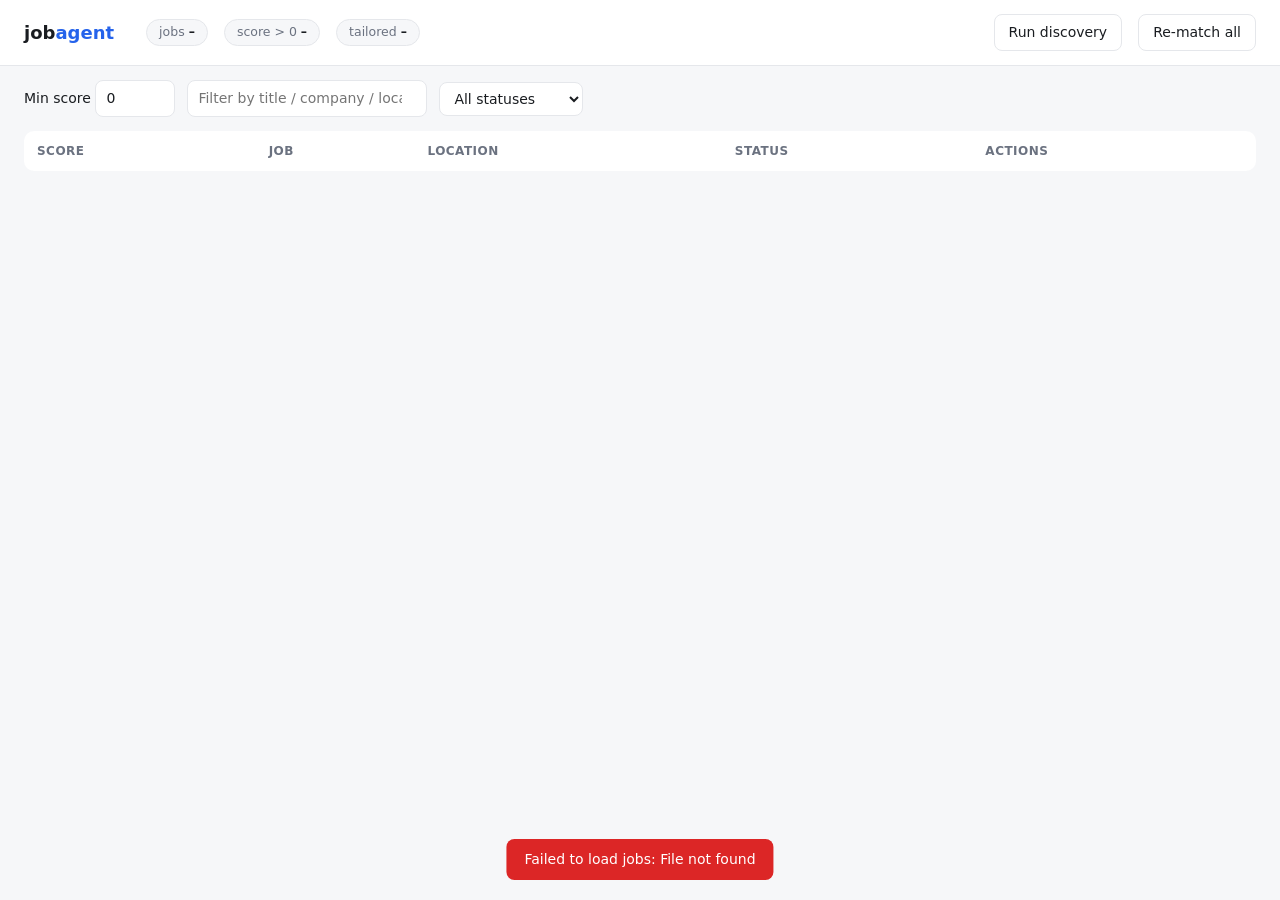
==== app/static/index.html @ 8e1169e9 "Add web dashboard served at / by FastAPI - Single-file dashboard (app/static/index.html, vanilla JS)" ====
<!doctype html>
<html lang="en">
<head>
<meta charset="utf-8">
<meta name="viewport" content="width=device-width, initial-scale=1">
<title>jobagent</title>
<style>
  :root {
    --bg: #f6f7f9; --card: #ffffff; --text: #1a1d21; --muted: #6b7280;
    --border: #e5e7eb; --accent: #2563eb; --accent-soft: #dbeafe;
    --good: #16a34a; --mid: #d97706; --bad: #9ca3af; --danger: #dc2626;
  }
  * { box-sizing: border-box; }
  body {
    margin: 0; background: var(--bg); color: var(--text);
    font: 14px/1.5 system-ui, -apple-system, "Segoe UI", sans-serif;
  }
  header {
    background: var(--card); border-bottom: 1px solid var(--border);
    padding: 14px 24px; display: flex; align-items: center; gap: 16px; flex-wrap: wrap;
  }
  header h1 { font-size: 18px; margin: 0 16px 0 0; }
  header h1 span { color: var(--accent); }
  .chip {
    background: var(--bg); border: 1px solid var(--border); border-radius: 999px;
    padding: 3px 12px; font-size: 12.5px; color: var(--muted);
  }
  .chip b { color: var(--text); }
  .spacer { flex: 1; }
  button {
    font: inherit; border: 1px solid var(--border); background: var(--card);
    border-radius: 8px; padding: 7px 14px; cursor: pointer; color: var(--text);
  }
  button:hover { border-color: var(--accent); color: var(--accent); }
  button.primary { background: var(--accent); border-color: var(--accent); color: #fff; }
  button.primary:hover { opacity: .9; color: #fff; }
  button:disabled { opacity: .5; cursor: wait; }
  .controls {
    padding: 14px 24px; display: flex; gap: 12px; align-items: center; flex-wrap: wrap;
  }
  .controls input, .controls select {
    font: inherit; padding: 7px 10px; border: 1px solid var(--border);
    border-radius: 8px; background: var(--card); color: var(--text);
  }
  .controls input[type="number"] { width: 80px; }
  .controls input[type="search"] { width: 240px; }
  main { padding: 0 24px 40px; }
  table {
    width: 100%; border-collapse: collapse; background: var(--card);
    border: 1px solid var(--border); border-radius: 10px; overflow: hidden;
  }
  thead th {
    text-align: left; font-size: 12px; text-transform: uppercase; letter-spacing: .04em;
    color: var(--muted); padding: 10px 12px; border-bottom: 1px solid var(--border);
    background: var(--card); position: sticky; top: 0;
  }
  tbody td { padding: 10px 12px; border-bottom: 1px solid var(--border); vertical-align: top; }
  tbody tr:last-child td { border-bottom: none; }
  tbody tr:hover td { background: #fafbfc; }
  a { color: var(--accent); text-decoration: none; }
  a:hover { text-decoration: underline; }
  .score {
    display: inline-block; min-width: 44px; text-align: center; font-weight: 600;
    border-radius: 6px; padding: 2px 8px; color: #fff; background: var(--bad);
  }
  .score.high { background: var(--good); }
  .score.mid { background: var(--mid); }
  .muted { color: var(--muted); font-size: 12.5px; }
  .remote-tag {
    font-size: 11px; background: var(--accent-soft); color: var(--accent);
    border-radius: 4px; padding: 1px 6px; margin-left: 6px;
  }
  select.status { font: inherit; padding: 5px 6px; border-radius: 6px; border: 1px solid var(--border); }
  .row-actions { display: flex; gap: 6px; }
  .row-actions button { padding: 5px 10px; font-size: 12.5px; }
  details.reasons { margin-top: 4px; }
  details.reasons summary { cursor: pointer; font-size: 12px; color: var(--muted); }
  details.reasons ul { margin: 4px 0 0; padding-left: 18px; font-size: 12.5px; color: var(--muted); }
  /* modal */
  dialog {
    border: 1px solid var(--border); border-radius: 12px; padding: 0;
    width: min(900px, 92vw); max-height: 85vh;
  }
  dialog::backdrop { background: rgba(0,0,0,.35); }
  .modal-head {
    display: flex; justify-content: space-between; align-items: center;
    padding: 12px 18px; border-bottom: 1px solid var(--border);
  }
  .modal-head h2 { font-size: 15px; margin: 0; }
  .modal-body { overflow: auto; max-height: 70vh; padding: 12px 18px; }
  pre.diff {
    margin: 0; font: 12.5px/1.5 ui-monospace, Consolas, monospace; white-space: pre-wrap;
  }
  pre.diff .add { background: #dcfce7; color: #14532d; display: block; }
  pre.diff .del { background: #fee2e2; color: #7f1d1d; display: block; }
  pre.diff .hunk { color: var(--accent); display: block; }
  #toast {
    position: fixed; bottom: 20px; left: 50%; transform: translateX(-50%);
    background: var(--text); color: #fff; padding: 10px 18px; border-radius: 8px;
    opacity: 0; transition: opacity .25s; pointer-events: none; max-width: 80vw;
  }
  #toast.show { opacity: 1; }
  #toast.error { background: var(--danger); }
  .empty { padding: 40px; text-align: center; color: var(--muted); }
</style>
</head>
<body>
<header>
  <h1>job<span>agent</span></h1>
  <span class="chip">jobs <b id="stat-total">–</b></span>
  <span class="chip">score &gt; 0 <b id="stat-scored">–</b></span>
  <span class="chip">tailored <b id="stat-tailored">–</b></span>
  <span class="spacer"></span>
  <button id="btn-discover">Run discovery</button>
  <button id="btn-match">Re-match all</button>
</header>

<div class="controls">
  <label>Min score <input type="number" id="min-score" value="0" min="0" max="100"></label>
  <input type="search" id="search" placeholder="Filter by title / company / location…">
  <select id="status-filter">
    <option value="">All statuses</option>
  </select>
  <span class="muted" id="shown-count"></span>
</div>

<main>
  <table>
    <thead>
      <tr>
        <th>Score</th><th>Job</th><th>Location</th><th>Status</th><th>Actions</th>
      </tr>
    </thead>
    <tbody id="rows"></tbody>
  </table>
  <div class="empty" id="empty" hidden>No jobs match. Run discovery, or lower the score filter.</div>
</main>

<dialog id="modal">
  <div class="modal-head">
    <h2 id="modal-title">Diff</h2>
    <button onclick="document.getElementById('modal').close()">Close</button>
  </div>
  <div class="modal-body"><pre class="diff" id="modal-diff"></pre></div>
</dialog>

<div id="toast"></div>

<script>
const STATUSES = ["discovered","matched","tailored","ready_to_apply","applied","interview","rejected"];
let JOBS = [];

const $ = id => document.getElementById(id);

function toast(msg, isError=false) {
  const t = $("toast");
  t.textContent = msg;
  t.className = "show" + (isError ? " error" : "");
  clearTimeout(t._h);
  t._h = setTimeout(() => t.className = "", 3500);
}

async function api(path, opts={}) {
  const resp = await fetch(path, opts);
  if (!resp.ok) {
    let detail = resp.statusText;
    try { detail = (await resp.json()).detail || detail; } catch {}
    throw new Error(detail);
  }
  return resp;
}

function scoreClass(s) {
  if (s === null || s === undefined) return "";
  return s >= 50 ? "high" : s > 20 ? "mid" : "";
}

function esc(s) {
  return (s ?? "").toString().replace(/[&<>"]/g, c => ({"&":"&amp;","<":"&lt;",">":"&gt;",'"':"&quot;"}[c]));
}

function render() {
  const minScore = parseFloat($("min-score").value) || 0;
  const q = $("search").value.toLowerCase();
  const statusFilter = $("status-filter").value;

  const filtered = JOBS.filter(j => {
    if ((j.score ?? -1) < minScore && minScore > 0) return false;
    if (statusFilter && j.application?.status !== statusFilter) return false;
    if (q && !`${j.title} ${j.company} ${j.location}`.toLowerCase().includes(q)) return false;
    return true;
  });

  $("stat-total").textContent = JOBS.length;
  $("stat-scored").textContent = JOBS.filter(j => (j.score ?? 0) > 0).length;
  $("stat-tailored").textContent = JOBS.filter(j => j.application?.resume_version_id).length;
  $("shown-count").textContent = `showing ${filtered.length} of ${JOBS.length}`;
  $("empty").hidden = filtered.length > 0;

  $("rows").innerHTML = filtered.map(j => {
    const reasons = (j.score_reasons || []).map(r => `<li>${esc(r)}</li>`).join("");
    const status = j.application?.status || "—";
    const options = STATUSES.map(s =>
      `<option value="${s}" ${s === status ? "selected" : ""}>${s.replaceAll("_"," ")}</option>`).join("");
    return `<tr data-id="${j.id}">
      <td>
        <span class="score ${scoreClass(j.score)}">${j.score ?? "—"}</span>
        ${reasons ? `<details class="reasons"><summary>why</summary><ul>${reasons}</ul></details>` : ""}
      </td>
      <td>
        <a href="${esc(j.url)}" target="_blank" rel="noopener">${esc(j.title)}</a>
        ${j.remote ? '<span class="remote-tag">remote</span>' : ""}
        <div class="muted">${esc(j.company)} · ${esc(j.source)}</div>
      </td>
      <td>${esc(j.location) || '<span class="muted">—</span>'}</td>
      <td>${j.application
            ? `<select class="status" data-app="${j.application.id}">${options}</select>`
            : '<span class="muted">—</span>'}</td>
      <td class="row-actions">
        <button data-act="tailor">Tailor</button>
        <button data-act="diff" ${j.application?.resume_version_id ? "" : "disabled"}>Diff</button>
      </td>
    </tr>`;
  }).join("");
}

async function loadJobs() {
  JOBS = await (await api("/jobs")).json();
  render();
}

$("rows").addEventListener("click", async e => {
  const btn = e.target.closest("button[data-act]");
  if (!btn) return;
  const id = btn.closest("tr").dataset.id;
  if (btn.dataset.act === "tailor") {
    btn.disabled = true; btn.textContent = "Tailoring…";
    try {
      await api(`/jobs/${id}/tailor`, {method: "POST"});
      toast("Tailored resume saved.");
      await loadJobs();
      showDiff(id);
    } catch (err) {
      toast("Tailor failed: " + err.message, true);
      btn.disabled = false; btn.textContent = "Tailor";
    }
  } else if (btn.dataset.act === "diff") {
    showDiff(id);
  }
});

async function showDiff(id) {
  try {
    const text = await (await api(`/jobs/${id}/diff`)).text();
    const job = JOBS.find(j => j.id == id);
    $("modal-title").textContent = `Diff — ${job ? job.title : "job " + id}`;
    $("modal-diff").innerHTML = text.split("\n").map(line => {
      const cls = line.startsWith("+") ? "add" : line.startsWith("-") ? "del"
                : line.startsWith("@@") ? "hunk" : "";
      return cls ? `<span class="${cls}">${esc(line)}</span>` : esc(line) + "\n";
    }).join("");
    $("modal").showModal();
  } catch (err) {
    toast(err.message, true);
  }
}

$("rows").addEventListener("change", async e => {
  const sel = e.target.closest("select.status");
  if (!sel) return;
  try {
    await api(`/applications/${sel.dataset.app}/status`, {
      method: "PATCH",
      headers: {"content-type": "application/json"},
      body: JSON.stringify({status: sel.value}),
    });
    toast("Status updated.");
    await loadJobs();
  } catch (err) {
    toast(err.message, true);
    await loadJobs(); // revert the select to server truth
  }
});

$("btn-discover").addEventListener("click", async () => {
  const b = $("btn-discover");
  b.disabled = true; b.textContent = "Discovering…";
  try {
    const s = await (await api("/discover/run", {method: "POST"})).json();
    toast(`Discovery: ${s.created} new, ${s.updated} updated` +
          (s.errors.length ? `, ${s.errors.length} board error(s)` : ""));
    if (s.errors.length) console.warn(s.errors);
    await loadJobs();
  } catch (err) {
    toast("Discovery failed: " + err.message, true);
  } finally {
    b.disabled = false; b.textContent = "Run discovery";
  }
});

$("btn-match").addEventListener("click", async () => {
  const b = $("btn-match");
  b.disabled = true; b.textContent = "Matching…";
  try {
    const s = await (await api("/match/run?rescore_all=true", {method: "POST"})).json();
    toast(`Matched: ${s.scored} job(s) scored`);
    await loadJobs();
  } catch (err) {
    toast("Match failed: " + err.message, true);
  } finally {
    b.disabled = false; b.textContent = "Re-match all";
  }
});

for (const s of STATUSES) {
  const o = document.createElement("option");
  o.value = s; o.textContent = s.replaceAll("_", " ");
  $("status-filter").appendChild(o);
}
$("min-score").addEventListener("input", render);
$("search").addEventListener("input", render);
$("status-filter").addEventListener("change", render);

loadJobs().catch(err => toast("Failed to load jobs: " + err.message, true));
</script>
</body>
</html>
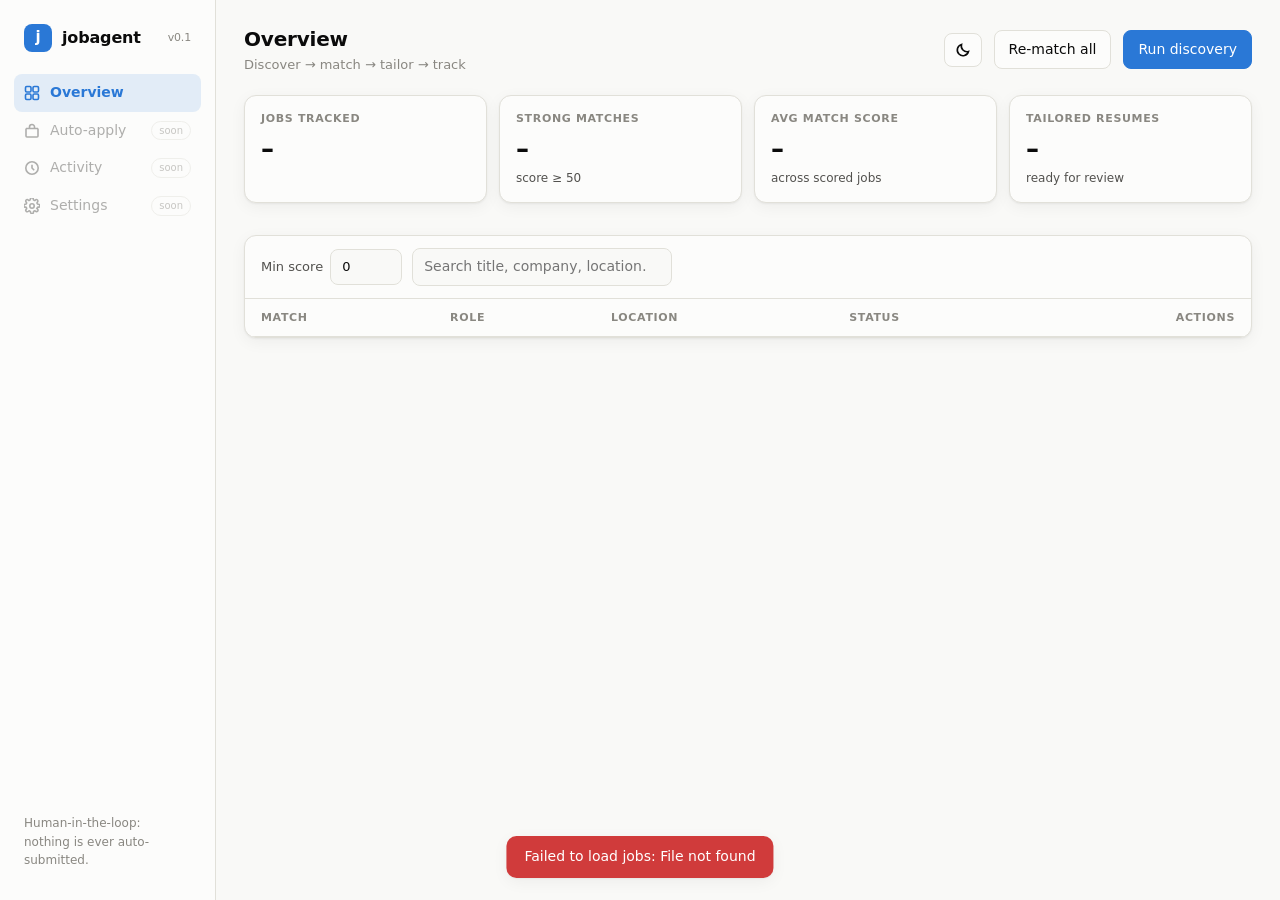
==== commit 34b3da15: "Redesign dashboard: modern app shell with light/dark themes - Sidebar app shell (brand, nav with Pha" ====
--- a/app/static/index.html
+++ b/app/static/index.html
@@ -6,158 +6,340 @@
 <title>jobagent</title>
 <style>
   :root {
-    --bg: #f6f7f9; --card: #ffffff; --text: #1a1d21; --muted: #6b7280;
-    --border: #e5e7eb; --accent: #2563eb; --accent-soft: #dbeafe;
-    --good: #16a34a; --mid: #d97706; --bad: #9ca3af; --danger: #dc2626;
-  }
+    color-scheme: light;
+    --page: #f9f9f7; --surface: #fcfcfb; --surface-2: #f3f2ef;
+    --ink: #0b0b0b; --ink-2: #52514e; --muted: #898781;
+    --hairline: #e1e0d9; --ring: rgba(11,11,11,.10);
+    --accent: #2a78d6; --accent-soft: rgba(42,120,214,.12);
+    --violet: #4a3aa7; --aqua: #1baf7a;
+    --good: #0ca30c; --warning: #fab219; --serious: #ec835a; --critical: #d03b3b;
+    --good-text: #006300;
+    --shadow: 0 1px 2px rgba(11,11,11,.05), 0 4px 16px rgba(11,11,11,.05);
+  }
+  @media (prefers-color-scheme: dark) {
+    :root:not([data-theme="light"]) {
+      color-scheme: dark;
+      --page: #0d0d0d; --surface: #1a1a19; --surface-2: #232322;
+      --ink: #ffffff; --ink-2: #c3c2b7; --muted: #898781;
+      --hairline: #2c2c2a; --ring: rgba(255,255,255,.10);
+      --accent: #3987e5; --accent-soft: rgba(57,135,229,.16);
+      --violet: #9085e9; --aqua: #199e70;
+      --good-text: #0ca30c;
+      --shadow: none;
+    }
+  }
+  :root[data-theme="dark"] {
+    color-scheme: dark;
+    --page: #0d0d0d; --surface: #1a1a19; --surface-2: #232322;
+    --ink: #ffffff; --ink-2: #c3c2b7; --muted: #898781;
+    --hairline: #2c2c2a; --ring: rgba(255,255,255,.10);
+    --accent: #3987e5; --accent-soft: rgba(57,135,229,.16);
+    --violet: #9085e9; --aqua: #199e70;
+    --good-text: #0ca30c;
+    --shadow: none;
+  }
+
   * { box-sizing: border-box; }
+  html, body { height: 100%; }
   body {
-    margin: 0; background: var(--bg); color: var(--text);
-    font: 14px/1.5 system-ui, -apple-system, "Segoe UI", sans-serif;
-  }
-  header {
-    background: var(--card); border-bottom: 1px solid var(--border);
-    padding: 14px 24px; display: flex; align-items: center; gap: 16px; flex-wrap: wrap;
-  }
-  header h1 { font-size: 18px; margin: 0 16px 0 0; }
-  header h1 span { color: var(--accent); }
+    margin: 0; background: var(--page); color: var(--ink);
+    font: 14px/1.55 system-ui, -apple-system, "Segoe UI", sans-serif;
+    -webkit-font-smoothing: antialiased;
+  }
+  .shell { display: flex; min-height: 100vh; }
+
+  /* ── sidebar ── */
+  aside {
+    width: 216px; flex-shrink: 0; padding: 20px 14px;
+    border-right: 1px solid var(--hairline); background: var(--surface);
+    display: flex; flex-direction: column; gap: 4px;
+    position: sticky; top: 0; height: 100vh;
+  }
+  .brand {
+    display: flex; align-items: center; gap: 10px; padding: 4px 10px 18px;
+    font-size: 16px; font-weight: 700; letter-spacing: -.01em;
+  }
+  .brand .mark {
+    width: 28px; height: 28px; border-radius: 8px; background: var(--accent);
+    color: #fff; display: grid; place-items: center; font-size: 15px; font-weight: 800;
+  }
+  .brand small { color: var(--muted); font-weight: 500; font-size: 11px; margin-left: auto; }
+  nav a {
+    display: flex; align-items: center; gap: 10px; padding: 8px 10px;
+    border-radius: 8px; color: var(--ink-2); text-decoration: none; font-weight: 500;
+  }
+  nav a svg { width: 16px; height: 16px; flex-shrink: 0; }
+  nav a.active { background: var(--accent-soft); color: var(--accent); font-weight: 600; }
+  nav a.soon { opacity: .45; cursor: default; }
+  nav a.soon i {
+    margin-left: auto; font-style: normal; font-size: 10px; color: var(--muted);
+    border: 1px solid var(--hairline); border-radius: 999px; padding: 1px 7px;
+  }
+  .side-foot { margin-top: auto; padding: 10px; font-size: 12px; color: var(--muted); }
+  .side-foot a { color: var(--muted); }
+
+  /* ── main ── */
+  main { flex: 1; min-width: 0; padding: 24px 28px 56px; }
+  .topbar { display: flex; align-items: center; gap: 12px; margin-bottom: 20px; }
+  .topbar h1 { font-size: 20px; letter-spacing: -.01em; margin: 0; }
+  .topbar .sub { color: var(--muted); font-size: 13px; }
+  .spacer { flex: 1; }
+
+  button {
+    font: inherit; font-weight: 500; color: var(--ink);
+    background: var(--surface); border: 1px solid var(--hairline);
+    border-radius: 8px; padding: 8px 14px; cursor: pointer;
+    transition: border-color .12s, background .12s;
+  }
+  button:hover { border-color: var(--accent); color: var(--accent); }
+  button.primary {
+    background: var(--accent); border-color: var(--accent); color: #fff;
+  }
+  button.primary:hover { filter: brightness(1.06); color: #fff; }
+  button:disabled { opacity: .5; cursor: progress; }
+  button.icon { padding: 8px 10px; line-height: 0; }
+  button.icon svg { width: 16px; height: 16px; }
+
+  /* ── stat tiles ── */
+  .tiles { display: grid; grid-template-columns: repeat(auto-fit, minmax(170px, 1fr)); gap: 12px; margin-bottom: 16px; }
+  .tile {
+    background: var(--surface); border: 1px solid var(--hairline); border-radius: 12px;
+    padding: 14px 16px; box-shadow: var(--shadow);
+  }
+  .tile .label { font-size: 11px; font-weight: 600; letter-spacing: .06em; text-transform: uppercase; color: var(--muted); }
+  .tile .value { font-size: 26px; font-weight: 700; letter-spacing: -.02em; margin-top: 2px; }
+  .tile .hint { font-size: 12px; color: var(--ink-2); }
+
+  /* ── pipeline chips ── */
+  .pipeline { display: flex; gap: 8px; flex-wrap: wrap; margin-bottom: 16px; }
   .chip {
-    background: var(--bg); border: 1px solid var(--border); border-radius: 999px;
-    padding: 3px 12px; font-size: 12.5px; color: var(--muted);
-  }
-  .chip b { color: var(--text); }
-  .spacer { flex: 1; }
-  button {
-    font: inherit; border: 1px solid var(--border); background: var(--card);
-    border-radius: 8px; padding: 7px 14px; cursor: pointer; color: var(--text);
-  }
-  button:hover { border-color: var(--accent); color: var(--accent); }
-  button.primary { background: var(--accent); border-color: var(--accent); color: #fff; }
-  button.primary:hover { opacity: .9; color: #fff; }
-  button:disabled { opacity: .5; cursor: wait; }
-  .controls {
-    padding: 14px 24px; display: flex; gap: 12px; align-items: center; flex-wrap: wrap;
-  }
-  .controls input, .controls select {
-    font: inherit; padding: 7px 10px; border: 1px solid var(--border);
-    border-radius: 8px; background: var(--card); color: var(--text);
-  }
-  .controls input[type="number"] { width: 80px; }
-  .controls input[type="search"] { width: 240px; }
-  main { padding: 0 24px 40px; }
-  table {
-    width: 100%; border-collapse: collapse; background: var(--card);
-    border: 1px solid var(--border); border-radius: 10px; overflow: hidden;
-  }
+    display: flex; align-items: center; gap: 7px; font-size: 12.5px; font-weight: 500;
+    color: var(--ink-2); background: var(--surface); border: 1px solid var(--hairline);
+    border-radius: 999px; padding: 5px 12px; cursor: pointer;
+  }
+  .chip .dot { width: 8px; height: 8px; border-radius: 50%; }
+  .chip b { color: var(--ink); font-variant-numeric: tabular-nums; }
+  .chip.on { border-color: var(--accent); background: var(--accent-soft); color: var(--ink); }
+
+  /* ── card + filters ── */
+  .card {
+    background: var(--surface); border: 1px solid var(--hairline); border-radius: 12px;
+    box-shadow: var(--shadow); overflow: hidden;
+  }
+  .filters {
+    display: flex; gap: 10px; align-items: center; flex-wrap: wrap;
+    padding: 12px 16px; border-bottom: 1px solid var(--hairline);
+  }
+  .filters input {
+    font: inherit; color: var(--ink); background: var(--page);
+    border: 1px solid var(--hairline); border-radius: 8px; padding: 7px 11px;
+  }
+  .filters input:focus { outline: 2px solid var(--accent-soft); border-color: var(--accent); }
+  .filters input[type="search"] { width: 260px; }
+  .filters input[type="number"] { width: 72px; }
+  .filters label { color: var(--ink-2); font-size: 13px; display: flex; align-items: center; gap: 7px; }
+  .count { color: var(--muted); font-size: 12.5px; margin-left: auto; }
+
+  /* ── table ── */
+  table { width: 100%; border-collapse: collapse; }
   thead th {
-    text-align: left; font-size: 12px; text-transform: uppercase; letter-spacing: .04em;
-    color: var(--muted); padding: 10px 12px; border-bottom: 1px solid var(--border);
-    background: var(--card); position: sticky; top: 0;
-  }
-  tbody td { padding: 10px 12px; border-bottom: 1px solid var(--border); vertical-align: top; }
+    text-align: left; font-size: 11px; font-weight: 600; letter-spacing: .06em;
+    text-transform: uppercase; color: var(--muted);
+    padding: 10px 16px; border-bottom: 1px solid var(--hairline);
+  }
+  tbody td { padding: 12px 16px; border-bottom: 1px solid var(--hairline); vertical-align: middle; }
   tbody tr:last-child td { border-bottom: none; }
-  tbody tr:hover td { background: #fafbfc; }
+  tbody tr:hover td { background: var(--surface-2); }
   a { color: var(--accent); text-decoration: none; }
   a:hover { text-decoration: underline; }
-  .score {
-    display: inline-block; min-width: 44px; text-align: center; font-weight: 600;
-    border-radius: 6px; padding: 2px 8px; color: #fff; background: var(--bad);
-  }
-  .score.high { background: var(--good); }
-  .score.mid { background: var(--mid); }
-  .muted { color: var(--muted); font-size: 12.5px; }
+  .job-title { font-weight: 600; color: var(--ink); }
+  .job-title:hover { color: var(--accent); }
+  .job-meta { color: var(--muted); font-size: 12.5px; margin-top: 1px; }
+
+  .scorecell { min-width: 120px; }
+  .scorenum { font-weight: 700; font-variant-numeric: tabular-nums; }
+  .scorebar {
+    height: 4px; border-radius: 4px; background: var(--surface-2);
+    margin-top: 6px; overflow: hidden; max-width: 96px;
+  }
+  .scorebar i { display: block; height: 100%; border-radius: 4px; background: var(--accent); }
+  .why {
+    margin-top: 6px; font-size: 12px; color: var(--muted); cursor: pointer;
+    border: none; background: none; padding: 0;
+  }
+  .why:hover { color: var(--accent); border: none; }
+  .reasons { margin: 6px 0 0; padding-left: 16px; font-size: 12.5px; color: var(--ink-2); }
+
+  .pill {
+    display: inline-flex; align-items: center; gap: 7px;
+    font-size: 12.5px; font-weight: 500; color: var(--ink-2);
+    border: 1px solid var(--hairline); border-radius: 999px; padding: 4px 11px;
+    background: var(--surface); cursor: pointer;
+  }
+  .pill .dot { width: 8px; height: 8px; border-radius: 50%; }
+  select.status {
+    font: inherit; font-size: 12.5px; color: var(--ink-2);
+    background: var(--surface); border: 1px solid var(--hairline);
+    border-radius: 999px; padding: 4px 8px; cursor: pointer;
+  }
   .remote-tag {
-    font-size: 11px; background: var(--accent-soft); color: var(--accent);
-    border-radius: 4px; padding: 1px 6px; margin-left: 6px;
-  }
-  select.status { font: inherit; padding: 5px 6px; border-radius: 6px; border: 1px solid var(--border); }
-  .row-actions { display: flex; gap: 6px; }
-  .row-actions button { padding: 5px 10px; font-size: 12.5px; }
-  details.reasons { margin-top: 4px; }
-  details.reasons summary { cursor: pointer; font-size: 12px; color: var(--muted); }
-  details.reasons ul { margin: 4px 0 0; padding-left: 18px; font-size: 12.5px; color: var(--muted); }
-  /* modal */
+    font-size: 11px; font-weight: 600; color: var(--accent);
+    background: var(--accent-soft); border-radius: 5px; padding: 1px 7px; margin-left: 7px;
+  }
+  .row-actions { display: flex; gap: 6px; justify-content: flex-end; }
+  .row-actions button { padding: 6px 11px; font-size: 12.5px; border-radius: 7px; }
+
+  .empty { padding: 56px 20px; text-align: center; color: var(--muted); }
+  .empty b { color: var(--ink); display: block; font-size: 15px; margin-bottom: 4px; }
+
+  /* ── modal ── */
   dialog {
-    border: 1px solid var(--border); border-radius: 12px; padding: 0;
-    width: min(900px, 92vw); max-height: 85vh;
-  }
-  dialog::backdrop { background: rgba(0,0,0,.35); }
+    border: 1px solid var(--hairline); border-radius: 14px; padding: 0;
+    width: min(920px, 92vw); max-height: 85vh;
+    background: var(--surface); color: var(--ink); box-shadow: var(--shadow);
+  }
+  dialog::backdrop { background: rgba(0,0,0,.45); }
   .modal-head {
-    display: flex; justify-content: space-between; align-items: center;
-    padding: 12px 18px; border-bottom: 1px solid var(--border);
+    display: flex; justify-content: space-between; align-items: center; gap: 12px;
+    padding: 14px 20px; border-bottom: 1px solid var(--hairline);
   }
   .modal-head h2 { font-size: 15px; margin: 0; }
-  .modal-body { overflow: auto; max-height: 70vh; padding: 12px 18px; }
-  pre.diff {
-    margin: 0; font: 12.5px/1.5 ui-monospace, Consolas, monospace; white-space: pre-wrap;
-  }
-  pre.diff .add { background: #dcfce7; color: #14532d; display: block; }
-  pre.diff .del { background: #fee2e2; color: #7f1d1d; display: block; }
-  pre.diff .hunk { color: var(--accent); display: block; }
+  .modal-body { overflow: auto; max-height: 70vh; padding: 14px 20px 20px; }
+  pre.diff { margin: 0; font: 12.5px/1.6 ui-monospace, Consolas, monospace; white-space: pre-wrap; }
+  pre.diff .add { background: rgba(12,163,12,.12); color: var(--good-text); display: block; border-radius: 3px; padding: 0 6px; }
+  pre.diff .del { background: rgba(208,59,59,.12); color: var(--critical); display: block; border-radius: 3px; padding: 0 6px; }
+  pre.diff .hunk { color: var(--accent); display: block; padding: 6px 6px 0; }
+
   #toast {
-    position: fixed; bottom: 20px; left: 50%; transform: translateX(-50%);
-    background: var(--text); color: #fff; padding: 10px 18px; border-radius: 8px;
-    opacity: 0; transition: opacity .25s; pointer-events: none; max-width: 80vw;
+    position: fixed; bottom: 22px; left: 50%; transform: translateX(-50%);
+    background: var(--ink); color: var(--page); padding: 10px 18px; border-radius: 10px;
+    font-weight: 500; opacity: 0; transition: opacity .25s; pointer-events: none;
+    max-width: 82vw; box-shadow: var(--shadow);
   }
   #toast.show { opacity: 1; }
-  #toast.error { background: var(--danger); }
-  .empty { padding: 40px; text-align: center; color: var(--muted); }
+  #toast.error { background: var(--critical); color: #fff; }
+
+  @media (max-width: 860px) {
+    aside { display: none; }
+    main { padding: 16px 14px 48px; }
+    .filters input[type="search"] { width: 100%; }
+    th:nth-child(3), td:nth-child(3) { display: none; }
+  }
 </style>
 </head>
 <body>
-<header>
-  <h1>job<span>agent</span></h1>
-  <span class="chip">jobs <b id="stat-total">–</b></span>
-  <span class="chip">score &gt; 0 <b id="stat-scored">–</b></span>
-  <span class="chip">tailored <b id="stat-tailored">–</b></span>
-  <span class="spacer"></span>
-  <button id="btn-discover">Run discovery</button>
-  <button id="btn-match">Re-match all</button>
-</header>
-
-<div class="controls">
-  <label>Min score <input type="number" id="min-score" value="0" min="0" max="100"></label>
-  <input type="search" id="search" placeholder="Filter by title / company / location…">
-  <select id="status-filter">
-    <option value="">All statuses</option>
-  </select>
-  <span class="muted" id="shown-count"></span>
+<div class="shell">
+
+  <aside>
+    <div class="brand"><span class="mark">j</span> jobagent <small>v0.1</small></div>
+    <nav>
+      <a class="active" href="/">
+        <svg viewBox="0 0 16 16" fill="none" stroke="currentColor" stroke-width="1.6"><rect x="1.5" y="1.5" width="5.5" height="5.5" rx="1.2"/><rect x="9" y="1.5" width="5.5" height="5.5" rx="1.2"/><rect x="1.5" y="9" width="5.5" height="5.5" rx="1.2"/><rect x="9" y="9" width="5.5" height="5.5" rx="1.2"/></svg>
+        Overview
+      </a>
+      <a class="soon">
+        <svg viewBox="0 0 16 16" fill="none" stroke="currentColor" stroke-width="1.6"><path d="M2 5.5h12M2 5.5V13a1 1 0 0 0 1 1h10a1 1 0 0 0 1-1V5.5M5.5 5.5V4a2.5 2.5 0 0 1 5 0v1.5"/></svg>
+        Auto-apply <i>soon</i>
+      </a>
+      <a class="soon">
+        <svg viewBox="0 0 16 16" fill="none" stroke="currentColor" stroke-width="1.6"><circle cx="8" cy="8" r="6.2"/><path d="M8 4.8V8l2.2 2.2"/></svg>
+        Activity <i>soon</i>
+      </a>
+      <a class="soon">
+        <svg viewBox="0 0 16 16" fill="none" stroke="currentColor" stroke-width="1.6"><circle cx="8" cy="8" r="2.2"/><path d="M13.3 9.8a1.2 1.2 0 0 0 .24 1.32l.04.05a1.45 1.45 0 1 1-2.05 2.05l-.05-.04a1.2 1.2 0 0 0-1.32-.24 1.2 1.2 0 0 0-.73 1.1v.13a1.45 1.45 0 1 1-2.9 0v-.07a1.2 1.2 0 0 0-.79-1.1 1.2 1.2 0 0 0-1.32.24l-.04.05A1.45 1.45 0 1 1 2.23 11.2l.05-.04a1.2 1.2 0 0 0 .24-1.32 1.2 1.2 0 0 0-1.1-.73H1.3a1.45 1.45 0 1 1 0-2.9h.07a1.2 1.2 0 0 0 1.1-.79 1.2 1.2 0 0 0-.24-1.32l-.05-.04A1.45 1.45 0 1 1 4.23 2.01l.04.05a1.2 1.2 0 0 0 1.32.24h.06a1.2 1.2 0 0 0 .73-1.1V1.07a1.45 1.45 0 1 1 2.9 0v.13a1.2 1.2 0 0 0 .73 1.1 1.2 1.2 0 0 0 1.32-.24l.04-.05a1.45 1.45 0 1 1 2.05 2.05l-.05.04a1.2 1.2 0 0 0-.24 1.32v.06a1.2 1.2 0 0 0 1.1.73h.13a1.45 1.45 0 1 1 0 2.9h-.07a1.2 1.2 0 0 0-1.1.73Z"/></svg>
+        Settings <i>soon</i>
+      </a>
+    </nav>
+    <div class="side-foot">Human-in-the-loop:<br>nothing is ever auto-submitted.</div>
+  </aside>
+
+  <main>
+    <div class="topbar">
+      <div>
+        <h1>Overview</h1>
+        <div class="sub">Discover &rarr; match &rarr; tailor &rarr; track</div>
+      </div>
+      <span class="spacer"></span>
+      <button class="icon" id="btn-theme" title="Toggle theme" aria-label="Toggle theme">
+        <svg viewBox="0 0 16 16" fill="none" stroke="currentColor" stroke-width="1.6"><path d="M13.5 9.5A5.7 5.7 0 0 1 6.5 2.5a5.7 5.7 0 1 0 7 7Z"/></svg>
+      </button>
+      <button id="btn-match">Re-match all</button>
+      <button class="primary" id="btn-discover">Run discovery</button>
+    </div>
+
+    <div class="tiles">
+      <div class="tile"><div class="label">Jobs tracked</div><div class="value" id="t-total">–</div><div class="hint" id="t-total-hint">&nbsp;</div></div>
+      <div class="tile"><div class="label">Strong matches</div><div class="value" id="t-strong">–</div><div class="hint">score &ge; 50</div></div>
+      <div class="tile"><div class="label">Avg match score</div><div class="value" id="t-avg">–</div><div class="hint">across scored jobs</div></div>
+      <div class="tile"><div class="label">Tailored resumes</div><div class="value" id="t-tailored">–</div><div class="hint">ready for review</div></div>
+    </div>
+
+    <div class="pipeline" id="pipeline"></div>
+
+    <div class="card">
+      <div class="filters">
+        <label>Min score <input type="number" id="min-score" value="0" min="0" max="100"></label>
+        <input type="search" id="search" placeholder="Search title, company, location&hellip;">
+        <span class="count" id="shown-count"></span>
+      </div>
+      <div style="overflow-x:auto">
+        <table>
+          <thead><tr><th>Match</th><th>Role</th><th>Location</th><th>Status</th><th style="text-align:right">Actions</th></tr></thead>
+          <tbody id="rows"></tbody>
+        </table>
+      </div>
+      <div class="empty" id="empty" hidden>
+        <b>No jobs here yet</b>
+        Run discovery, clear the filters, or lower the minimum score.
+      </div>
+    </div>
+  </main>
 </div>
-
-<main>
-  <table>
-    <thead>
-      <tr>
-        <th>Score</th><th>Job</th><th>Location</th><th>Status</th><th>Actions</th>
-      </tr>
-    </thead>
-    <tbody id="rows"></tbody>
-  </table>
-  <div class="empty" id="empty" hidden>No jobs match. Run discovery, or lower the score filter.</div>
-</main>
 
 <dialog id="modal">
   <div class="modal-head">
-    <h2 id="modal-title">Diff</h2>
+    <h2 id="modal-title">Resume diff</h2>
     <button onclick="document.getElementById('modal').close()">Close</button>
   </div>
   <div class="modal-body"><pre class="diff" id="modal-diff"></pre></div>
 </dialog>
 
-<div id="toast"></div>
+<div id="toast" role="status"></div>
 
 <script>
 const STATUSES = ["discovered","matched","tailored","ready_to_apply","applied","interview","rejected"];
+const STATUS_COLOR = {
+  discovered: "var(--muted)", matched: "var(--accent)", tailored: "var(--violet)",
+  ready_to_apply: "var(--warning)", applied: "var(--aqua)",
+  interview: "var(--good)", rejected: "var(--critical)",
+};
 let JOBS = [];
+let statusFilter = "";
 
 const $ = id => document.getElementById(id);
+const esc = s => (s ?? "").toString().replace(/[&<>"]/g, c => ({"&":"&amp;","<":"&lt;",">":"&gt;",'"':"&quot;"}[c]));
+const label = s => s.replaceAll("_", " ");
+
+/* theme */
+(function initTheme() {
+  let saved = null;
+  try { saved = localStorage.getItem("theme"); } catch {}
+  if (saved) document.documentElement.dataset.theme = saved;
+})();
+$("btn-theme").addEventListener("click", () => {
+  const cur = document.documentElement.dataset.theme ||
+    (matchMedia("(prefers-color-scheme: dark)").matches ? "dark" : "light");
+  const next = cur === "dark" ? "light" : "dark";
+  document.documentElement.dataset.theme = next;
+  try { localStorage.setItem("theme", next); } catch {}
+});
 
 function toast(msg, isError=false) {
   const t = $("toast");
   t.textContent = msg;
   t.className = "show" + (isError ? " error" : "");
   clearTimeout(t._h);
-  t._h = setTimeout(() => t.className = "", 3500);
+  t._h = setTimeout(() => t.className = "", 3800);
 }
 
 async function api(path, opts={}) {
@@ -170,74 +352,103 @@
   return resp;
 }
 
-function scoreClass(s) {
-  if (s === null || s === undefined) return "";
-  return s >= 50 ? "high" : s > 20 ? "mid" : "";
+function renderStats() {
+  const scored = JOBS.filter(j => (j.score ?? 0) > 0);
+  $("t-total").textContent = JOBS.length;
+  const companies = new Set(JOBS.map(j => j.company)).size;
+  $("t-total-hint").textContent = companies ? `across ${companies} compan${companies === 1 ? "y" : "ies"}` : " ";
+  $("t-strong").textContent = JOBS.filter(j => (j.score ?? 0) >= 50).length;
+  $("t-avg").textContent = scored.length
+    ? Math.round(scored.reduce((a, j) => a + j.score, 0) / scored.length) : "–";
+  $("t-tailored").textContent = JOBS.filter(j => j.application?.resume_version_id).length;
+
+  const counts = {};
+  for (const j of JOBS) {
+    const s = j.application?.status;
+    if (s) counts[s] = (counts[s] || 0) + 1;
+  }
+  $("pipeline").innerHTML = STATUSES.map(s => `
+    <button class="chip ${statusFilter === s ? "on" : ""}" data-status="${s}">
+      <span class="dot" style="background:${STATUS_COLOR[s]}"></span>
+      ${label(s)} <b>${counts[s] || 0}</b>
+    </button>`).join("");
 }
 
-function esc(s) {
-  return (s ?? "").toString().replace(/[&<>"]/g, c => ({"&":"&amp;","<":"&lt;",">":"&gt;",'"':"&quot;"}[c]));
-}
-
-function render() {
+function renderRows() {
   const minScore = parseFloat($("min-score").value) || 0;
   const q = $("search").value.toLowerCase();
-  const statusFilter = $("status-filter").value;
 
   const filtered = JOBS.filter(j => {
-    if ((j.score ?? -1) < minScore && minScore > 0) return false;
+    if (minScore > 0 && (j.score ?? -1) < minScore) return false;
     if (statusFilter && j.application?.status !== statusFilter) return false;
     if (q && !`${j.title} ${j.company} ${j.location}`.toLowerCase().includes(q)) return false;
     return true;
   });
 
-  $("stat-total").textContent = JOBS.length;
-  $("stat-scored").textContent = JOBS.filter(j => (j.score ?? 0) > 0).length;
-  $("stat-tailored").textContent = JOBS.filter(j => j.application?.resume_version_id).length;
-  $("shown-count").textContent = `showing ${filtered.length} of ${JOBS.length}`;
+  $("shown-count").textContent = `${filtered.length} of ${JOBS.length} jobs`;
   $("empty").hidden = filtered.length > 0;
 
   $("rows").innerHTML = filtered.map(j => {
+    const score = j.score;
     const reasons = (j.score_reasons || []).map(r => `<li>${esc(r)}</li>`).join("");
-    const status = j.application?.status || "—";
+    const status = j.application?.status;
     const options = STATUSES.map(s =>
-      `<option value="${s}" ${s === status ? "selected" : ""}>${s.replaceAll("_"," ")}</option>`).join("");
+      `<option value="${s}" ${s === status ? "selected" : ""}>${label(s)}</option>`).join("");
     return `<tr data-id="${j.id}">
-      <td>
-        <span class="score ${scoreClass(j.score)}">${j.score ?? "—"}</span>
-        ${reasons ? `<details class="reasons"><summary>why</summary><ul>${reasons}</ul></details>` : ""}
+      <td class="scorecell">
+        <span class="scorenum">${score ?? "–"}</span><span style="color:var(--muted);font-size:12px"> / 100</span>
+        <div class="scorebar"><i style="width:${Math.max(0, Math.min(100, score ?? 0))}%"></i></div>
+        ${reasons ? `<button class="why" data-act="why">why?</button><ul class="reasons" hidden>${reasons}</ul>` : ""}
       </td>
       <td>
-        <a href="${esc(j.url)}" target="_blank" rel="noopener">${esc(j.title)}</a>
-        ${j.remote ? '<span class="remote-tag">remote</span>' : ""}
-        <div class="muted">${esc(j.company)} · ${esc(j.source)}</div>
+        <a class="job-title" href="${esc(j.url)}" target="_blank" rel="noopener">${esc(j.title)}</a>
+        ${j.remote ? '<span class="remote-tag">Remote</span>' : ""}
+        <div class="job-meta">${esc(j.company)} &middot; ${esc(j.source)}</div>
       </td>
-      <td>${esc(j.location) || '<span class="muted">—</span>'}</td>
-      <td>${j.application
-            ? `<select class="status" data-app="${j.application.id}">${options}</select>`
-            : '<span class="muted">—</span>'}</td>
-      <td class="row-actions">
-        <button data-act="tailor">Tailor</button>
-        <button data-act="diff" ${j.application?.resume_version_id ? "" : "disabled"}>Diff</button>
+      <td style="color:var(--ink-2)">${esc(j.location) || "—"}</td>
+      <td>${status ? `
+        <span class="pill" style="padding:0;border:none;background:none;cursor:default">
+          <span class="dot" style="background:${STATUS_COLOR[status]}"></span>
+          <select class="status" data-app="${j.application.id}">${options}</select>
+        </span>` : '<span style="color:var(--muted)">—</span>'}</td>
+      <td>
+        <div class="row-actions">
+          <button data-act="tailor">Tailor</button>
+          <button data-act="diff" ${j.application?.resume_version_id ? "" : "disabled"}>Diff</button>
+        </div>
       </td>
     </tr>`;
   }).join("");
 }
 
+function render() { renderStats(); renderRows(); }
+
 async function loadJobs() {
   JOBS = await (await api("/jobs")).json();
   render();
 }
 
+$("pipeline").addEventListener("click", e => {
+  const chip = e.target.closest(".chip");
+  if (!chip) return;
+  statusFilter = statusFilter === chip.dataset.status ? "" : chip.dataset.status;
+  render();
+});
+
 $("rows").addEventListener("click", async e => {
   const btn = e.target.closest("button[data-act]");
   if (!btn) return;
+  if (btn.dataset.act === "why") {
+    const ul = btn.nextElementSibling;
+    ul.hidden = !ul.hidden;
+    return;
+  }
   const id = btn.closest("tr").dataset.id;
   if (btn.dataset.act === "tailor") {
     btn.disabled = true; btn.textContent = "Tailoring…";
     try {
       await api(`/jobs/${id}/tailor`, {method: "POST"});
-      toast("Tailored resume saved.");
+      toast("Tailored resume saved — review the diff.");
       await loadJobs();
       showDiff(id);
     } catch (err) {
@@ -253,7 +464,7 @@
   try {
     const text = await (await api(`/jobs/${id}/diff`)).text();
     const job = JOBS.find(j => j.id == id);
-    $("modal-title").textContent = `Diff — ${job ? job.title : "job " + id}`;
+    $("modal-title").textContent = job ? `Resume diff — ${job.title}` : "Resume diff";
     $("modal-diff").innerHTML = text.split("\n").map(line => {
       const cls = line.startsWith("+") ? "add" : line.startsWith("-") ? "del"
                 : line.startsWith("@@") ? "hunk" : "";
@@ -275,11 +486,10 @@
       body: JSON.stringify({status: sel.value}),
     });
     toast("Status updated.");
-    await loadJobs();
   } catch (err) {
     toast(err.message, true);
-    await loadJobs(); // revert the select to server truth
-  }
+  }
+  await loadJobs();
 });
 
 $("btn-discover").addEventListener("click", async () => {
@@ -303,7 +513,7 @@
   b.disabled = true; b.textContent = "Matching…";
   try {
     const s = await (await api("/match/run?rescore_all=true", {method: "POST"})).json();
-    toast(`Matched: ${s.scored} job(s) scored`);
+    toast(`Scored ${s.scored} job(s).`);
     await loadJobs();
   } catch (err) {
     toast("Match failed: " + err.message, true);
@@ -312,14 +522,8 @@
   }
 });
 
-for (const s of STATUSES) {
-  const o = document.createElement("option");
-  o.value = s; o.textContent = s.replaceAll("_", " ");
-  $("status-filter").appendChild(o);
-}
-$("min-score").addEventListener("input", render);
-$("search").addEventListener("input", render);
-$("status-filter").addEventListener("change", render);
+$("min-score").addEventListener("input", renderRows);
+$("search").addEventListener("input", renderRows);
 
 loadJobs().catch(err => toast("Failed to load jobs: " + err.message, true));
 </script>
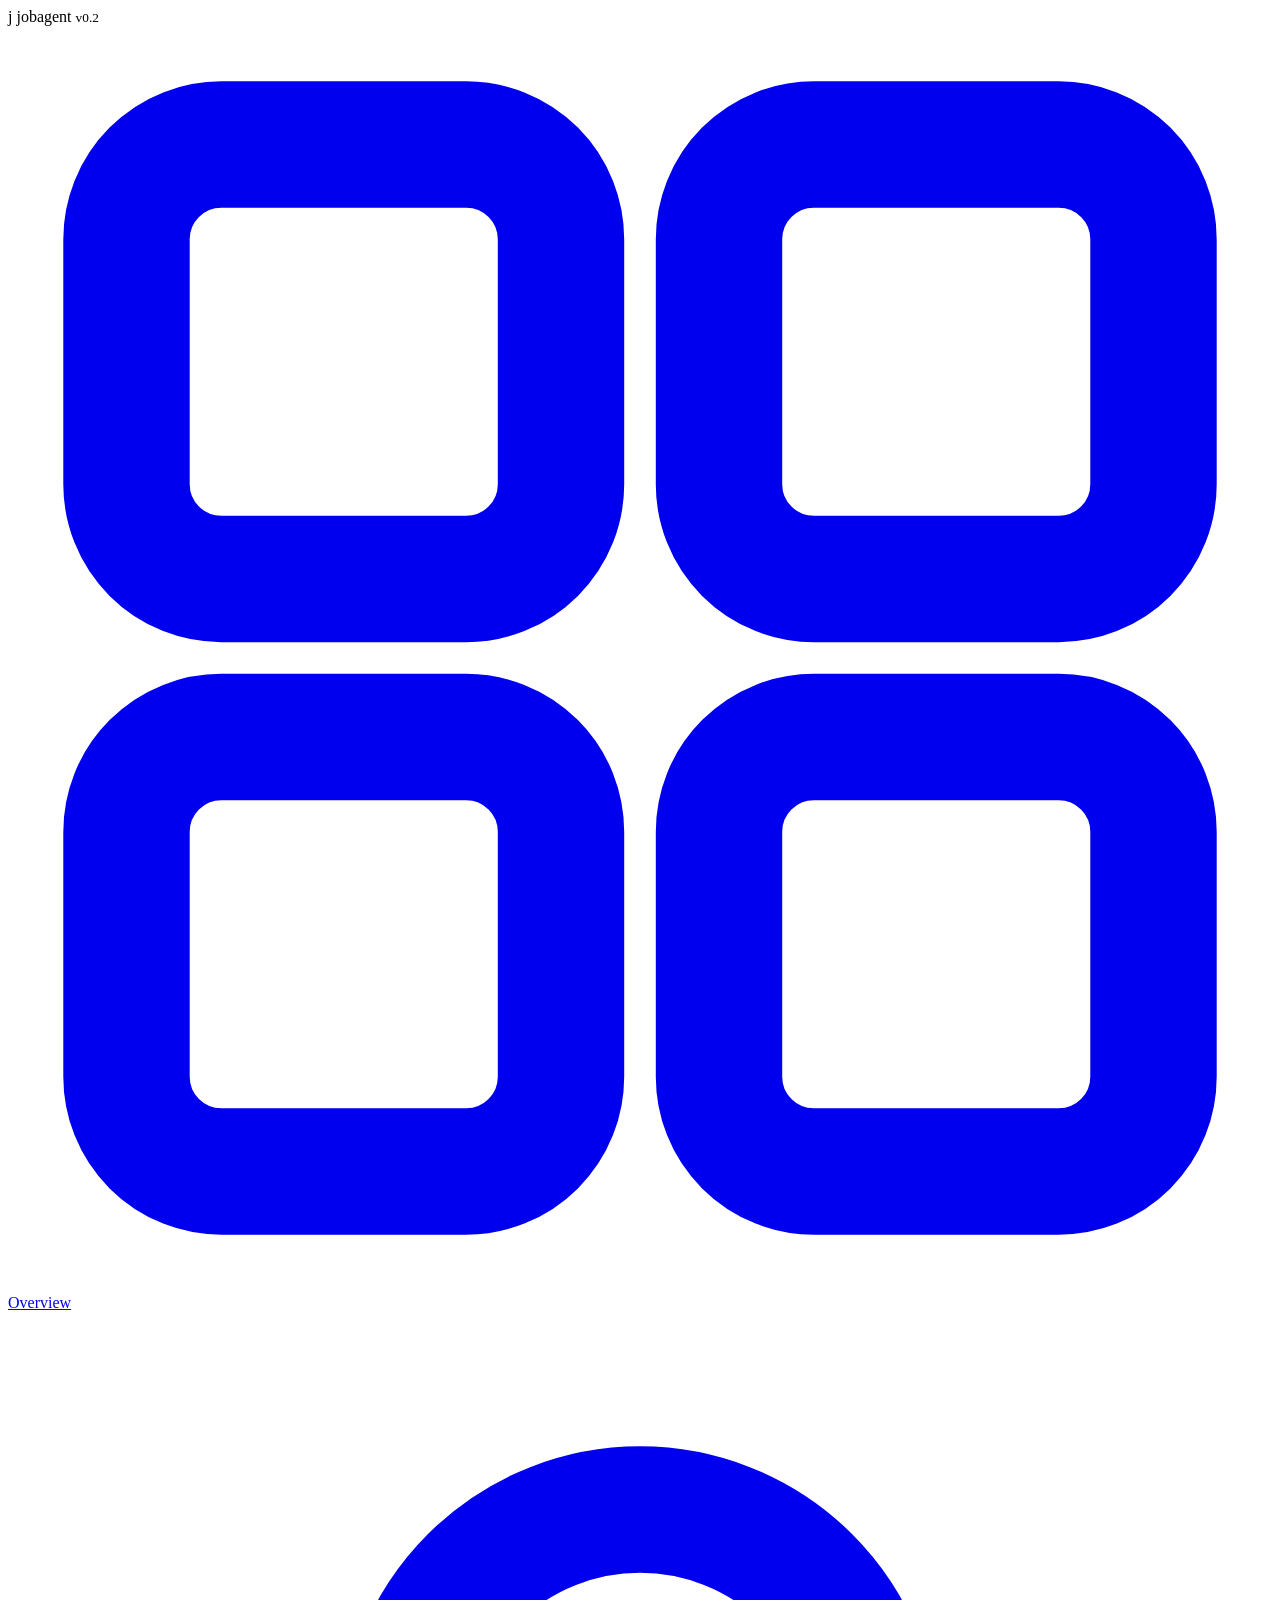
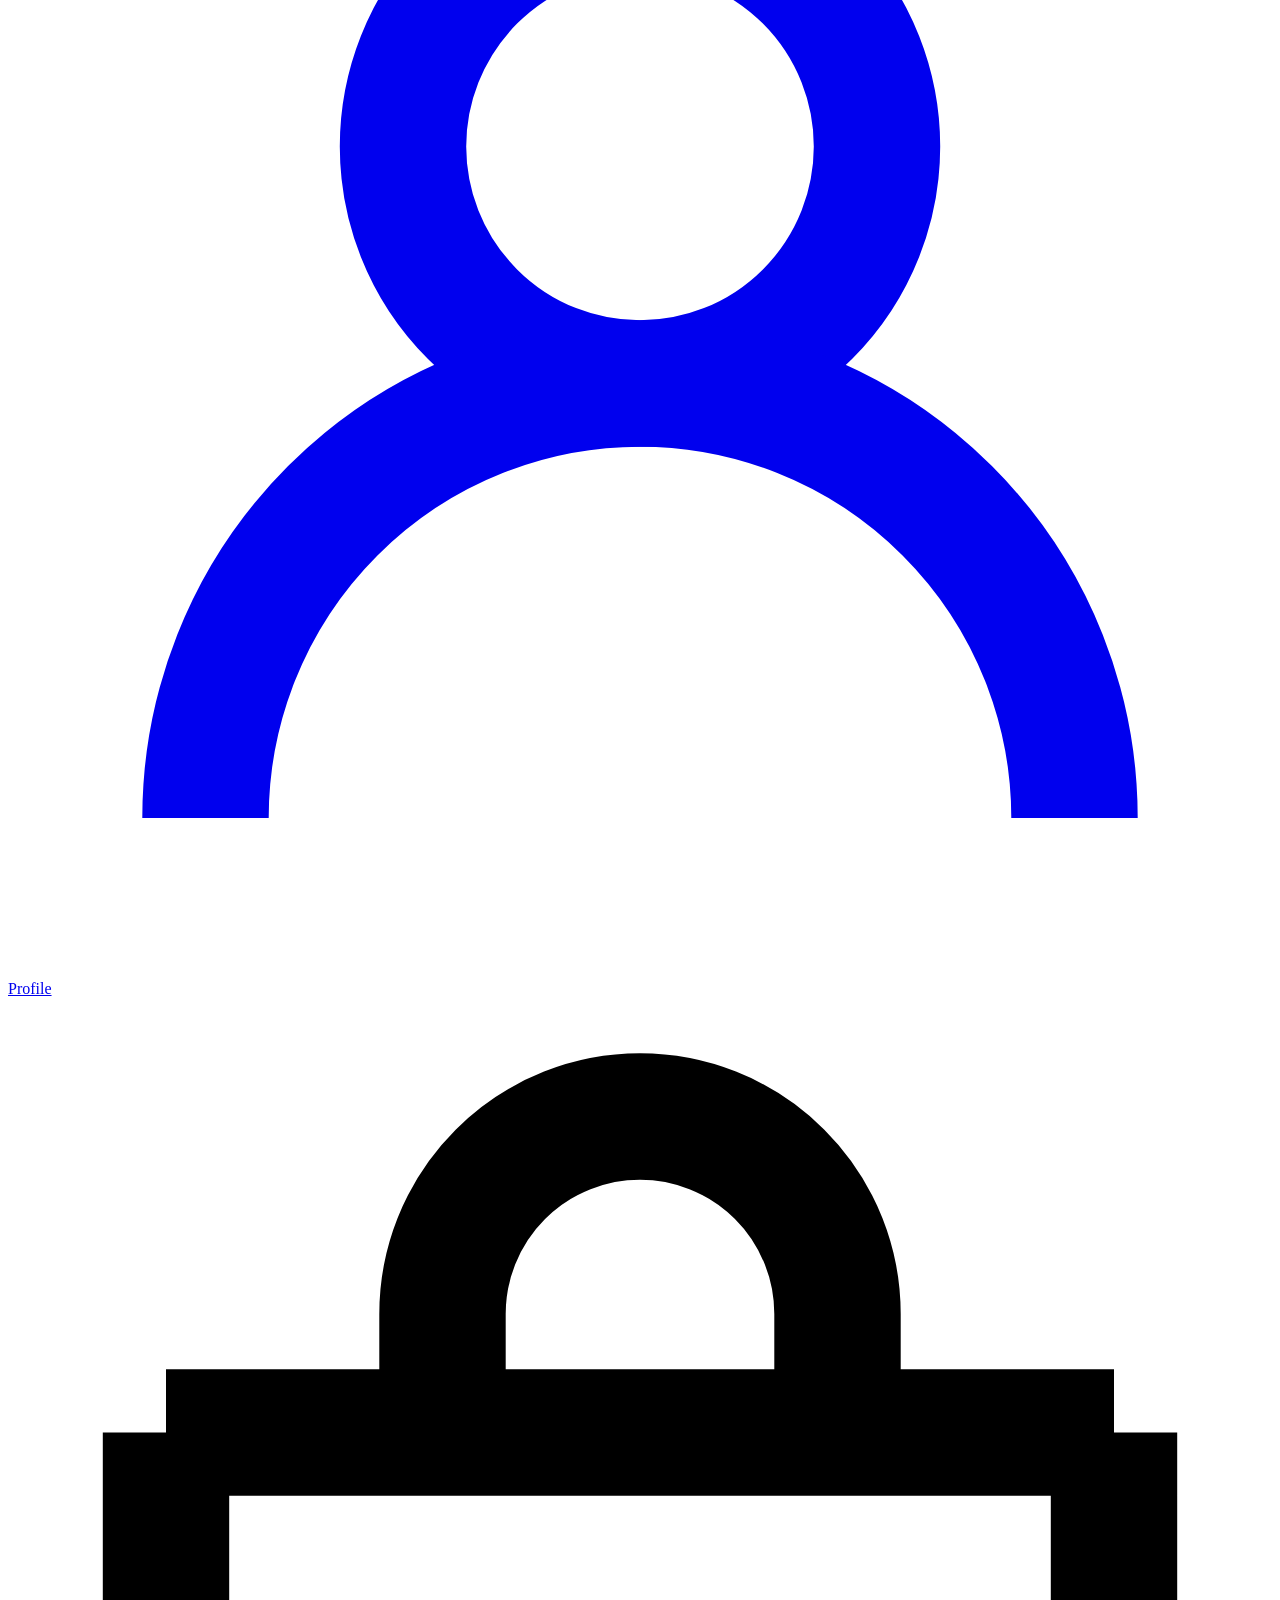
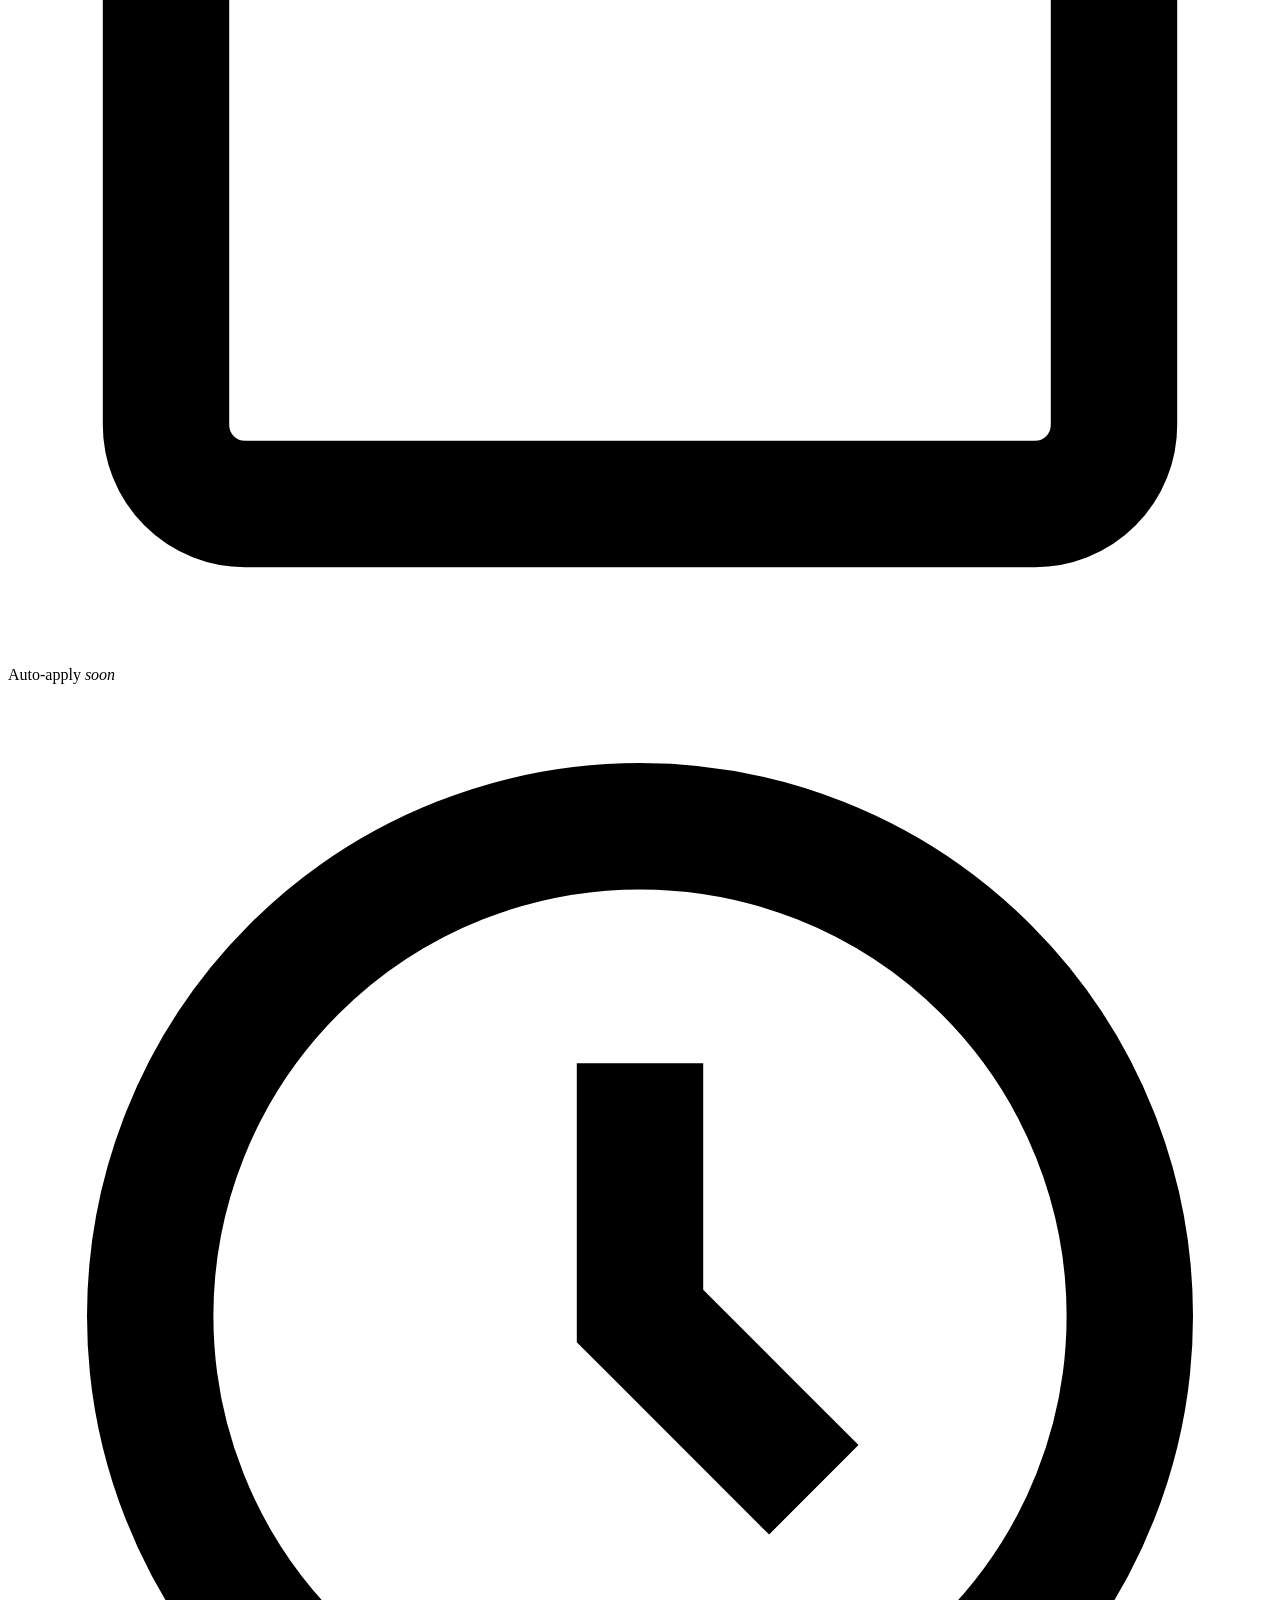
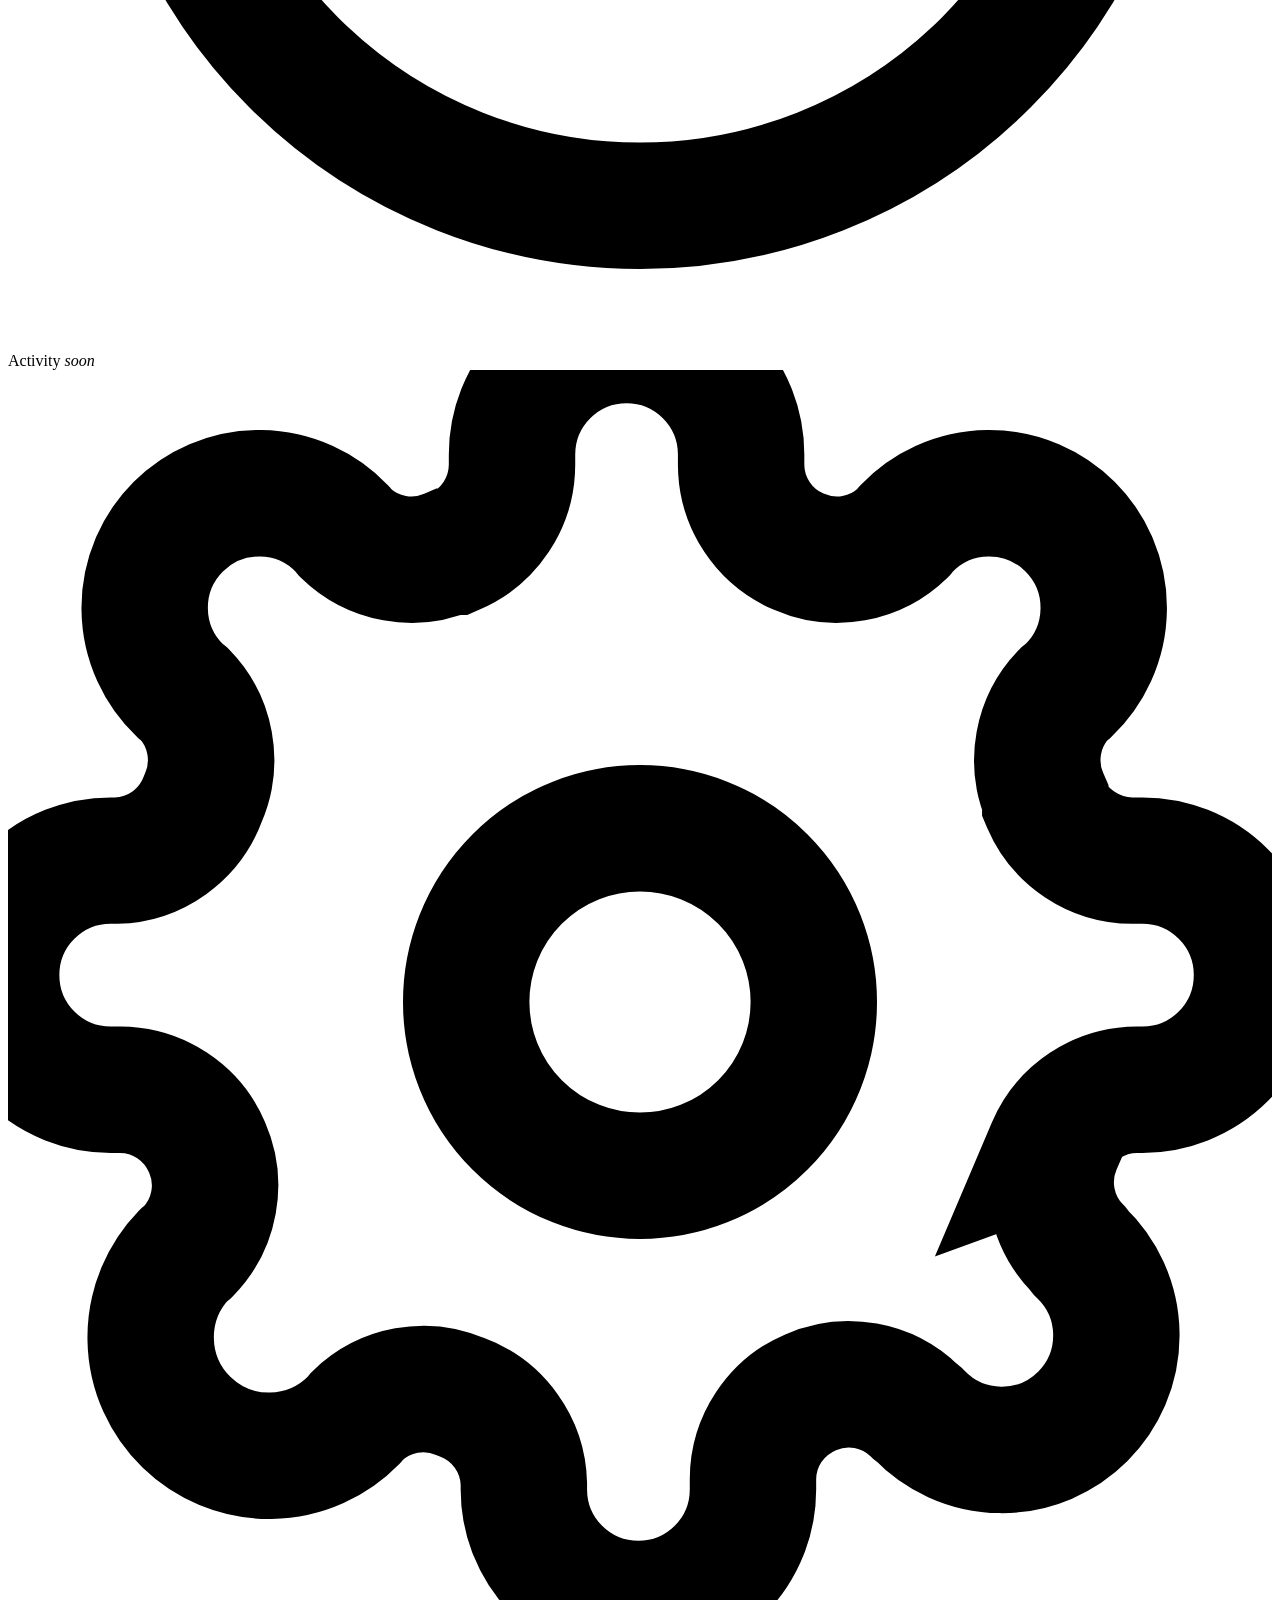
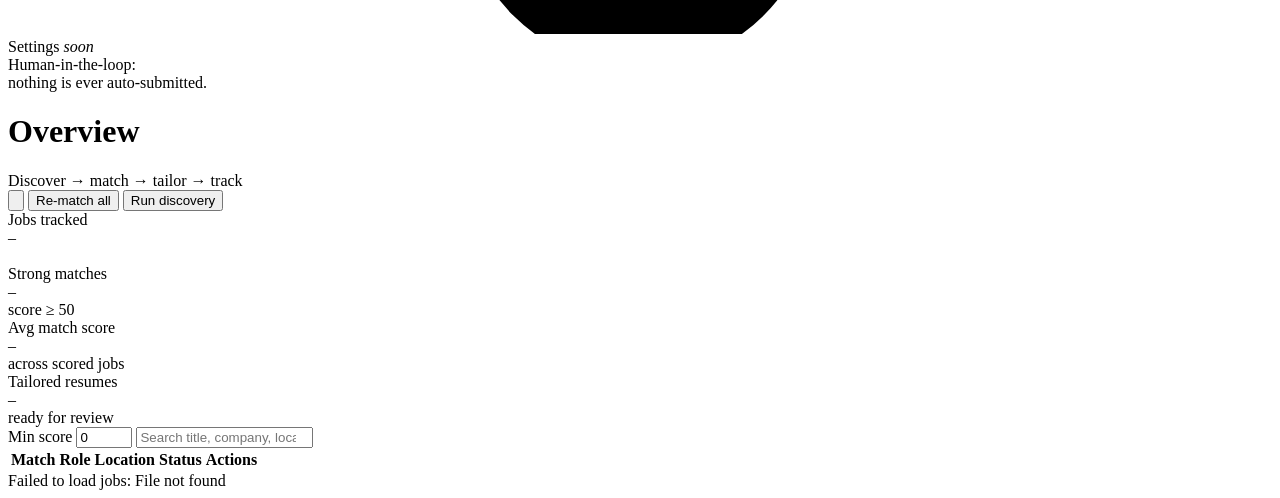
==== commit 13139114: "Phase 1 / Milestone 1.1: resume ingestion, versioned profile, tenancy Resume -> profile - POST /api/" ====
--- a/app/static/index.html
+++ b/app/static/index.html
@@ -4,238 +4,21 @@
 <meta charset="utf-8">
 <meta name="viewport" content="width=device-width, initial-scale=1">
 <title>jobagent</title>
-<style>
-  :root {
-    color-scheme: light;
-    --page: #f9f9f7; --surface: #fcfcfb; --surface-2: #f3f2ef;
-    --ink: #0b0b0b; --ink-2: #52514e; --muted: #898781;
-    --hairline: #e1e0d9; --ring: rgba(11,11,11,.10);
-    --accent: #2a78d6; --accent-soft: rgba(42,120,214,.12);
-    --violet: #4a3aa7; --aqua: #1baf7a;
-    --good: #0ca30c; --warning: #fab219; --serious: #ec835a; --critical: #d03b3b;
-    --good-text: #006300;
-    --shadow: 0 1px 2px rgba(11,11,11,.05), 0 4px 16px rgba(11,11,11,.05);
-  }
-  @media (prefers-color-scheme: dark) {
-    :root:not([data-theme="light"]) {
-      color-scheme: dark;
-      --page: #0d0d0d; --surface: #1a1a19; --surface-2: #232322;
-      --ink: #ffffff; --ink-2: #c3c2b7; --muted: #898781;
-      --hairline: #2c2c2a; --ring: rgba(255,255,255,.10);
-      --accent: #3987e5; --accent-soft: rgba(57,135,229,.16);
-      --violet: #9085e9; --aqua: #199e70;
-      --good-text: #0ca30c;
-      --shadow: none;
-    }
-  }
-  :root[data-theme="dark"] {
-    color-scheme: dark;
-    --page: #0d0d0d; --surface: #1a1a19; --surface-2: #232322;
-    --ink: #ffffff; --ink-2: #c3c2b7; --muted: #898781;
-    --hairline: #2c2c2a; --ring: rgba(255,255,255,.10);
-    --accent: #3987e5; --accent-soft: rgba(57,135,229,.16);
-    --violet: #9085e9; --aqua: #199e70;
-    --good-text: #0ca30c;
-    --shadow: none;
-  }
-
-  * { box-sizing: border-box; }
-  html, body { height: 100%; }
-  body {
-    margin: 0; background: var(--page); color: var(--ink);
-    font: 14px/1.55 system-ui, -apple-system, "Segoe UI", sans-serif;
-    -webkit-font-smoothing: antialiased;
-  }
-  .shell { display: flex; min-height: 100vh; }
-
-  /* ── sidebar ── */
-  aside {
-    width: 216px; flex-shrink: 0; padding: 20px 14px;
-    border-right: 1px solid var(--hairline); background: var(--surface);
-    display: flex; flex-direction: column; gap: 4px;
-    position: sticky; top: 0; height: 100vh;
-  }
-  .brand {
-    display: flex; align-items: center; gap: 10px; padding: 4px 10px 18px;
-    font-size: 16px; font-weight: 700; letter-spacing: -.01em;
-  }
-  .brand .mark {
-    width: 28px; height: 28px; border-radius: 8px; background: var(--accent);
-    color: #fff; display: grid; place-items: center; font-size: 15px; font-weight: 800;
-  }
-  .brand small { color: var(--muted); font-weight: 500; font-size: 11px; margin-left: auto; }
-  nav a {
-    display: flex; align-items: center; gap: 10px; padding: 8px 10px;
-    border-radius: 8px; color: var(--ink-2); text-decoration: none; font-weight: 500;
-  }
-  nav a svg { width: 16px; height: 16px; flex-shrink: 0; }
-  nav a.active { background: var(--accent-soft); color: var(--accent); font-weight: 600; }
-  nav a.soon { opacity: .45; cursor: default; }
-  nav a.soon i {
-    margin-left: auto; font-style: normal; font-size: 10px; color: var(--muted);
-    border: 1px solid var(--hairline); border-radius: 999px; padding: 1px 7px;
-  }
-  .side-foot { margin-top: auto; padding: 10px; font-size: 12px; color: var(--muted); }
-  .side-foot a { color: var(--muted); }
-
-  /* ── main ── */
-  main { flex: 1; min-width: 0; padding: 24px 28px 56px; }
-  .topbar { display: flex; align-items: center; gap: 12px; margin-bottom: 20px; }
-  .topbar h1 { font-size: 20px; letter-spacing: -.01em; margin: 0; }
-  .topbar .sub { color: var(--muted); font-size: 13px; }
-  .spacer { flex: 1; }
-
-  button {
-    font: inherit; font-weight: 500; color: var(--ink);
-    background: var(--surface); border: 1px solid var(--hairline);
-    border-radius: 8px; padding: 8px 14px; cursor: pointer;
-    transition: border-color .12s, background .12s;
-  }
-  button:hover { border-color: var(--accent); color: var(--accent); }
-  button.primary {
-    background: var(--accent); border-color: var(--accent); color: #fff;
-  }
-  button.primary:hover { filter: brightness(1.06); color: #fff; }
-  button:disabled { opacity: .5; cursor: progress; }
-  button.icon { padding: 8px 10px; line-height: 0; }
-  button.icon svg { width: 16px; height: 16px; }
-
-  /* ── stat tiles ── */
-  .tiles { display: grid; grid-template-columns: repeat(auto-fit, minmax(170px, 1fr)); gap: 12px; margin-bottom: 16px; }
-  .tile {
-    background: var(--surface); border: 1px solid var(--hairline); border-radius: 12px;
-    padding: 14px 16px; box-shadow: var(--shadow);
-  }
-  .tile .label { font-size: 11px; font-weight: 600; letter-spacing: .06em; text-transform: uppercase; color: var(--muted); }
-  .tile .value { font-size: 26px; font-weight: 700; letter-spacing: -.02em; margin-top: 2px; }
-  .tile .hint { font-size: 12px; color: var(--ink-2); }
-
-  /* ── pipeline chips ── */
-  .pipeline { display: flex; gap: 8px; flex-wrap: wrap; margin-bottom: 16px; }
-  .chip {
-    display: flex; align-items: center; gap: 7px; font-size: 12.5px; font-weight: 500;
-    color: var(--ink-2); background: var(--surface); border: 1px solid var(--hairline);
-    border-radius: 999px; padding: 5px 12px; cursor: pointer;
-  }
-  .chip .dot { width: 8px; height: 8px; border-radius: 50%; }
-  .chip b { color: var(--ink); font-variant-numeric: tabular-nums; }
-  .chip.on { border-color: var(--accent); background: var(--accent-soft); color: var(--ink); }
-
-  /* ── card + filters ── */
-  .card {
-    background: var(--surface); border: 1px solid var(--hairline); border-radius: 12px;
-    box-shadow: var(--shadow); overflow: hidden;
-  }
-  .filters {
-    display: flex; gap: 10px; align-items: center; flex-wrap: wrap;
-    padding: 12px 16px; border-bottom: 1px solid var(--hairline);
-  }
-  .filters input {
-    font: inherit; color: var(--ink); background: var(--page);
-    border: 1px solid var(--hairline); border-radius: 8px; padding: 7px 11px;
-  }
-  .filters input:focus { outline: 2px solid var(--accent-soft); border-color: var(--accent); }
-  .filters input[type="search"] { width: 260px; }
-  .filters input[type="number"] { width: 72px; }
-  .filters label { color: var(--ink-2); font-size: 13px; display: flex; align-items: center; gap: 7px; }
-  .count { color: var(--muted); font-size: 12.5px; margin-left: auto; }
-
-  /* ── table ── */
-  table { width: 100%; border-collapse: collapse; }
-  thead th {
-    text-align: left; font-size: 11px; font-weight: 600; letter-spacing: .06em;
-    text-transform: uppercase; color: var(--muted);
-    padding: 10px 16px; border-bottom: 1px solid var(--hairline);
-  }
-  tbody td { padding: 12px 16px; border-bottom: 1px solid var(--hairline); vertical-align: middle; }
-  tbody tr:last-child td { border-bottom: none; }
-  tbody tr:hover td { background: var(--surface-2); }
-  a { color: var(--accent); text-decoration: none; }
-  a:hover { text-decoration: underline; }
-  .job-title { font-weight: 600; color: var(--ink); }
-  .job-title:hover { color: var(--accent); }
-  .job-meta { color: var(--muted); font-size: 12.5px; margin-top: 1px; }
-
-  .scorecell { min-width: 120px; }
-  .scorenum { font-weight: 700; font-variant-numeric: tabular-nums; }
-  .scorebar {
-    height: 4px; border-radius: 4px; background: var(--surface-2);
-    margin-top: 6px; overflow: hidden; max-width: 96px;
-  }
-  .scorebar i { display: block; height: 100%; border-radius: 4px; background: var(--accent); }
-  .why {
-    margin-top: 6px; font-size: 12px; color: var(--muted); cursor: pointer;
-    border: none; background: none; padding: 0;
-  }
-  .why:hover { color: var(--accent); border: none; }
-  .reasons { margin: 6px 0 0; padding-left: 16px; font-size: 12.5px; color: var(--ink-2); }
-
-  .pill {
-    display: inline-flex; align-items: center; gap: 7px;
-    font-size: 12.5px; font-weight: 500; color: var(--ink-2);
-    border: 1px solid var(--hairline); border-radius: 999px; padding: 4px 11px;
-    background: var(--surface); cursor: pointer;
-  }
-  .pill .dot { width: 8px; height: 8px; border-radius: 50%; }
-  select.status {
-    font: inherit; font-size: 12.5px; color: var(--ink-2);
-    background: var(--surface); border: 1px solid var(--hairline);
-    border-radius: 999px; padding: 4px 8px; cursor: pointer;
-  }
-  .remote-tag {
-    font-size: 11px; font-weight: 600; color: var(--accent);
-    background: var(--accent-soft); border-radius: 5px; padding: 1px 7px; margin-left: 7px;
-  }
-  .row-actions { display: flex; gap: 6px; justify-content: flex-end; }
-  .row-actions button { padding: 6px 11px; font-size: 12.5px; border-radius: 7px; }
-
-  .empty { padding: 56px 20px; text-align: center; color: var(--muted); }
-  .empty b { color: var(--ink); display: block; font-size: 15px; margin-bottom: 4px; }
-
-  /* ── modal ── */
-  dialog {
-    border: 1px solid var(--hairline); border-radius: 14px; padding: 0;
-    width: min(920px, 92vw); max-height: 85vh;
-    background: var(--surface); color: var(--ink); box-shadow: var(--shadow);
-  }
-  dialog::backdrop { background: rgba(0,0,0,.45); }
-  .modal-head {
-    display: flex; justify-content: space-between; align-items: center; gap: 12px;
-    padding: 14px 20px; border-bottom: 1px solid var(--hairline);
-  }
-  .modal-head h2 { font-size: 15px; margin: 0; }
-  .modal-body { overflow: auto; max-height: 70vh; padding: 14px 20px 20px; }
-  pre.diff { margin: 0; font: 12.5px/1.6 ui-monospace, Consolas, monospace; white-space: pre-wrap; }
-  pre.diff .add { background: rgba(12,163,12,.12); color: var(--good-text); display: block; border-radius: 3px; padding: 0 6px; }
-  pre.diff .del { background: rgba(208,59,59,.12); color: var(--critical); display: block; border-radius: 3px; padding: 0 6px; }
-  pre.diff .hunk { color: var(--accent); display: block; padding: 6px 6px 0; }
-
-  #toast {
-    position: fixed; bottom: 22px; left: 50%; transform: translateX(-50%);
-    background: var(--ink); color: var(--page); padding: 10px 18px; border-radius: 10px;
-    font-weight: 500; opacity: 0; transition: opacity .25s; pointer-events: none;
-    max-width: 82vw; box-shadow: var(--shadow);
-  }
-  #toast.show { opacity: 1; }
-  #toast.error { background: var(--critical); color: #fff; }
-
-  @media (max-width: 860px) {
-    aside { display: none; }
-    main { padding: 16px 14px 48px; }
-    .filters input[type="search"] { width: 100%; }
-    th:nth-child(3), td:nth-child(3) { display: none; }
-  }
-</style>
+<link rel="stylesheet" href="/static/app.css">
 </head>
 <body>
 <div class="shell">
 
   <aside>
-    <div class="brand"><span class="mark">j</span> jobagent <small>v0.1</small></div>
+    <div class="brand"><span class="mark">j</span> jobagent <small>v0.2</small></div>
     <nav>
       <a class="active" href="/">
         <svg viewBox="0 0 16 16" fill="none" stroke="currentColor" stroke-width="1.6"><rect x="1.5" y="1.5" width="5.5" height="5.5" rx="1.2"/><rect x="9" y="1.5" width="5.5" height="5.5" rx="1.2"/><rect x="1.5" y="9" width="5.5" height="5.5" rx="1.2"/><rect x="9" y="9" width="5.5" height="5.5" rx="1.2"/></svg>
         Overview
+      </a>
+      <a href="/profile">
+        <svg viewBox="0 0 16 16" fill="none" stroke="currentColor" stroke-width="1.6"><circle cx="8" cy="5.5" r="3"/><path d="M2.5 14a5.5 5.5 0 0 1 11 0"/></svg>
+        Profile
       </a>
       <a class="soon">
         <svg viewBox="0 0 16 16" fill="none" stroke="currentColor" stroke-width="1.6"><path d="M2 5.5h12M2 5.5V13a1 1 0 0 0 1 1h10a1 1 0 0 0 1-1V5.5M5.5 5.5V4a2.5 2.5 0 0 1 5 0v1.5"/></svg>
